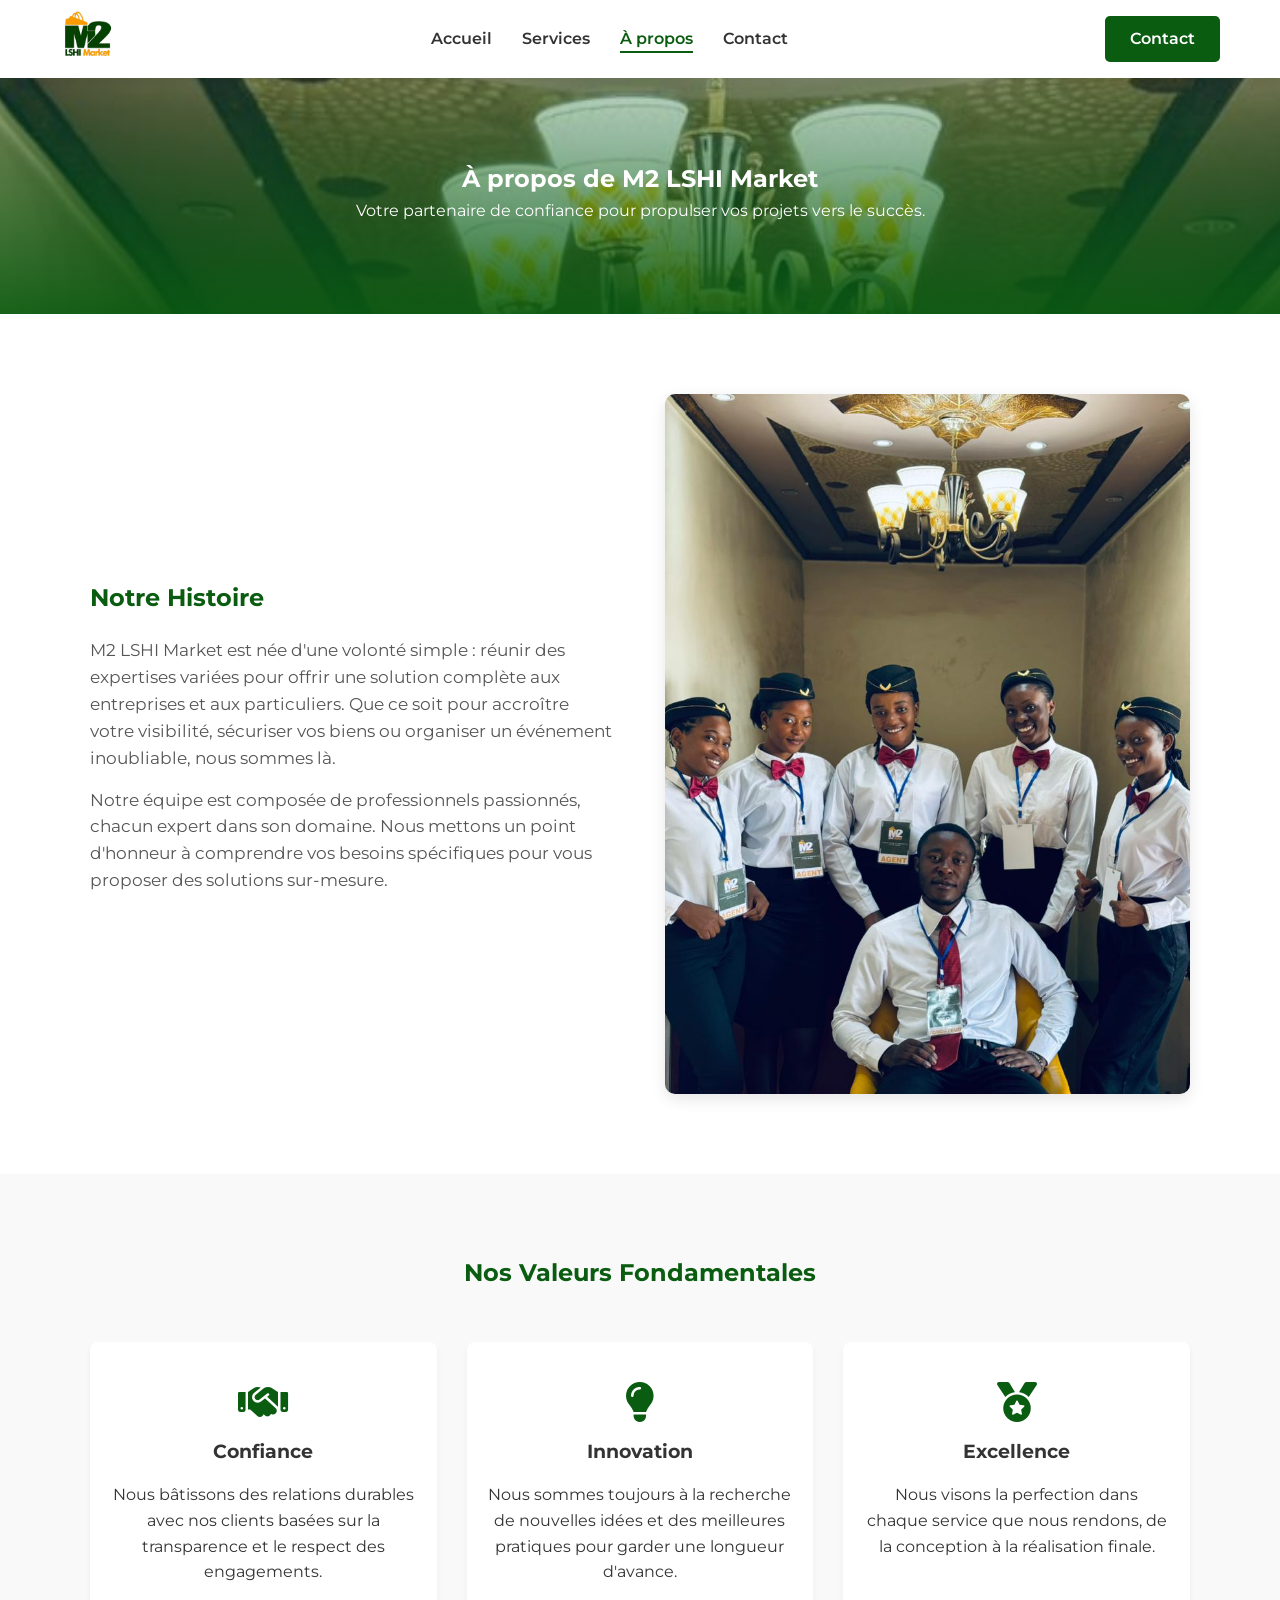
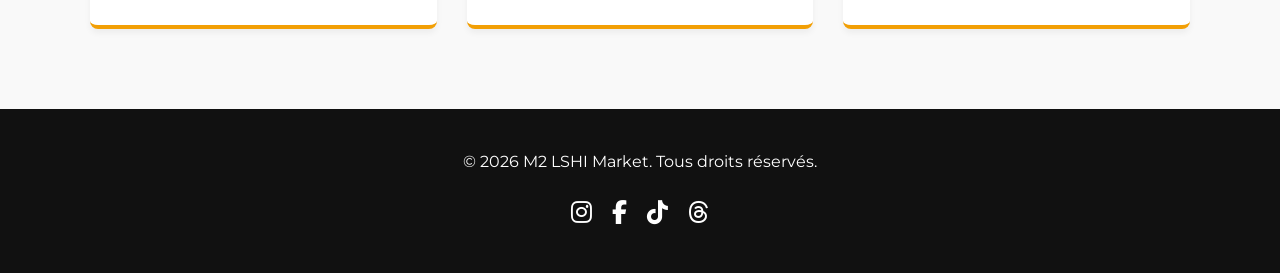
==== a-propos.html @ 024efbdc "creation et stylisation de toutes les pages ainsi que modification" ====
<!DOCTYPE html>
<html lang="fr">
<head>
    <meta charset="UTF-8">
    <meta name="viewport" content="width=device-width, initial-scale=1.0">
    <title>À propos - M2 LSHI Market</title>
    <link rel="stylesheet" href="style.css">
    <link href="https://fonts.googleapis.com/css2?family=Montserrat:wght@400;600;700&display=swap" rel="stylesheet">
    <link rel="stylesheet" href="https://cdnjs.cloudflare.com/ajax/libs/font-awesome/6.4.0/css/all.min.css">
</head>
<body>

    <!-- Barre de navigation -->
    <header id="navbar">
        <div class="nav-container">
            <div class="logo">
                <img src="images/m2principale.jpeg" alt="Logo M2 LSHI Market"> 
            </div>
            <nav>
                <ul class="nav-links">
                    <li><a href="index.html">Accueil</a></li>
                    <li><a href="services.html">Services</a></li>
                    <!-- La classe "active" est maintenant sur À propos -->
                    <li><a href="a-propos.html" class="active">À propos</a></li>
                    <li><a href="contacts.html">Contact</a></li>
                </ul>
            </nav>
            <a href="index.html#contact" class="btn-contact-nav">Contact</a>
        </div>
    </header>

    <!-- En-tête de la page -->
    <section class="page-header bg-apropos">
        <h1>À propos de M2 LSHI Market</h1>
        <p>Votre partenaire de confiance pour propulser vos projets vers le succès.</p>
    </section>

    <!-- Section Histoire / Qui sommes-nous -->
    <section class="about-main-section">
        <div class="about-container">
            <div class="about-text">
                <h2 style="color: var(--logo-green); margin-bottom: 20px;">Notre Histoire</h2>
                <p>M2 LSHI Market est née d'une volonté simple : réunir des expertises variées pour offrir une solution complète aux entreprises et aux particuliers. Que ce soit pour accroître votre visibilité, sécuriser vos biens ou organiser un événement inoubliable, nous sommes là.</p>
                <p>Notre équipe est composée de professionnels passionnés, chacun expert dans son domaine. Nous mettons un point d'honneur à comprendre vos besoins spécifiques pour vous proposer des solutions sur-mesure.</p>
            </div>
            <div class="about-image-box">
                <!-- Remplace par une photo de ton équipe ou de tes bureaux -->
                <img src="images/carte4.jpeg" alt="L'équipe M2 LSHI Market" class="about-img">
            </div>
        </div>
    </section>

    <!-- Section Nos Valeurs (3 blocs) -->
    <section class="values-section">
        <h2 style="text-align: center; color: var(--logo-green); margin-bottom: 50px;">Nos Valeurs Fondamentales</h2>
        
        <div class="values-grid">
            <div class="value-card">
                <i class="fa-solid fa-handshake value-icon"></i>
                <h3>Confiance</h3>
                <p>Nous bâtissons des relations durables avec nos clients basées sur la transparence et le respect des engagements.</p>
            </div>
            
            <div class="value-card">
                <i class="fa-solid fa-lightbulb value-icon"></i>
                <h3>Innovation</h3>
                <p>Nous sommes toujours à la recherche de nouvelles idées et des meilleures pratiques pour garder une longueur d'avance.</p>
            </div>
            
            <div class="value-card">
                <i class="fa-solid fa-medal value-icon"></i>
                <h3>Excellence</h3>
                <p>Nous visons la perfection dans chaque service que nous rendons, de la conception à la réalisation finale.</p>
            </div>
        </div>
    </section>

     <!-- Footer -->
    <footer id="contact">
        <div class="footer-content">
            <p>&copy; 2026 M2 LSHI Market. Tous droits réservés.</p>
            <div class="social-links">
                <a href="https://instagram.com/M2l'shimarket" target="_blank" title="Instagram"><i class="fa-brands fa-instagram"></i></a>
                <a href="https://facebook.com/M2l'shimarket" target="_blank" title="Facebook"><i class="fa-brands fa-facebook-f"></i></a>
                <!-- Nouveaux réseaux sociaux -->
                <a href="https://tiktok.com/M2l'shimarket" target="_blank" title="TikTok"><i class="fa-brands fa-tiktok"></i></a>
                <a href="https://threads.net/M2l'shimarket" target="_blank" title="Threads"><i class="fa-brands fa-threads"></i></a>
            </div>
        </div>
    </footer>

    <script src="script.js"></script>
</body>
</html>
---- style.css ----
/* Variables pour respecter les couleurs du logo */
:root {
    --logo-green: #0A5C10; /* Le vert profond du logo */
    --logo-orange: #F29F05; /* Le jaune-orange du logo */
    --text-dark: #333333;
    --bg-light: #f9f9f9;
}

* {
    margin: 0;
    padding: 0;
    box-sizing: border-box;
    font-family: 'Montserrat', sans-serif;
    scroll-behavior: smooth;
}

body {
    color: var(--text-dark);
    line-height: 1.6;
}

/* === NAVIGATION FIXE === */
#navbar {
    position: fixed;
    top: 0;
    width: 100%;
    background-color: #ffffff;
    box-shadow: 0 2px 10px rgba(0, 0, 0, 0.1);
    z-index: 1000;
}

.nav-container {
    display: flex;
    justify-content: space-between;
    align-items: center;
    max-width: 1200px;
    margin: 0 auto;
    padding: 10px 20px;
}

.logo img {
    height: 50px; /* Ajuste la taille selon ton image */
}

.nav-links {
    list-style: none;
    display: flex;
    gap: 30px;
}

.nav-links a {
    text-decoration: none;
    color: var(--text-dark);
    font-weight: 600;
    position: relative;
    transition: color 0.3s;
}

.nav-links a:hover, .nav-links a.active {
    color: var(--logo-green);
}

.nav-links a.active::after {
    content: '';
    position: absolute;
    bottom: -5px;
    left: 0;
    width: 100%;
    height: 2px;
    background-color: var(--logo-green);
}

.btn-contact-nav {
    background-color: var(--logo-green);
    color: #ffffff;
    padding: 10px 25px;
    border-radius: 5px;
    text-decoration: none;
    font-weight: 600;
    transition: background 0.3s;
}

.btn-contact-nav:hover {
    background-color: #07470b;
}

/* === SECTION HEROS === */
.hero {
    margin-top: 70px; /* Pour compenser la barre fixe */
    min-height: 90vh;
    /* Le dégradé part du bas (vert opacity 90%) vers le haut (transparent) + ton image de fond */
    background: linear-gradient(to top, rgba(10, 92, 16, 0.9) 0%, rgba(10, 92, 16, 0.1) 100%), url('images/imde1.jpeg');
    background-size: cover;
    background-position: center;
    display: flex;
    justify-content: center;
    align-items: center;
    text-align: center;
    color: #ffffff;
    padding: 20px;
}

.hero-content h1 {
    font-size: 3rem;
    margin-bottom: 20px;
}

.hero-content p {
    font-size: 1.2rem;
    margin-bottom: 30px;
    max-width: 600px;
    margin-left: auto;
    margin-right: auto;
}

.hero-buttons {
    display: flex;
    gap: 20px;
    justify-content: center;
}

.btn {
    padding: 12px 30px;
    border-radius: 5px;
    text-decoration: none;
    font-weight: 600;
    transition: all 0.3s;
}

.btn-filled {
    background-color: var(--logo-green);
    color: white;
}

.btn-filled:hover {
    background-color:var(--logo-orange);
}

.btn-outline {
    background-color: transparent;
    border: 2px solid #ffffff;
    color: #ffffff;
}

.btn-outline:hover {
    background-color: #ffffff;
    color: var(--logo-green);
}

/* === BIENVENUE === */
.welcome-section {
    padding: 80px 20px;
    text-align: center;
    background-color: #ffffff;
}

.welcome-section h2 {
    margin-bottom: 40px;
    color: var(--logo-green);
}

.welcome-grid {
    display: flex;
    justify-content: center;
    gap: 30px;
    max-width: 1200px;
    margin: 0 auto;
    flex-wrap: wrap;
}

.welcome-card {
    flex: 1;
    min-width: 250px;
    background: var(--bg-light);
    border: 1px solid #ddd;
    border-radius: 8px;
    overflow: hidden;
}

/* Style pour les vraies images des blocs de bienvenue */
.welcome-img {
    width: 100%; /* L'image prend toute la largeur de la carte */
    height: 200px; /* Tu peux ajuster cette hauteur selon tes goûts */
    object-fit: cover; /* C'est la ligne magique : elle recadre l'image sans la déformer */
    display: block; /* Retire le petit espace vide qui s'ajoute parfois sous les images */
}

.welcome-card p {
    padding: 20px;
    font-size: 0.9rem;
}

/* === BANNIERE VERTE === */
.green-banner {
    background-color: var(--logo-green);
    color: #ffffff;
    text-align: center;
    padding: 60px 20px;
}

.banner-content h2 {
    margin-bottom: 15px;
}

/* === SERVICES (4 BLOCS) === */
.services-section {
    padding: 80px 20px;
    text-align: center;
    background-color: var(--bg-light);
}

.services-section h2 {
    color: var(--logo-green);
}

.section-subtitle {
    margin-bottom: 50px;
    color: #666;
}

.services-grid {
    display: grid;
    grid-template-columns: repeat(2, 1fr); /* Grille 2x2 */
    gap: 30px;
    max-width: 900px;
    margin: 0 auto;
}

.service-card {
    background-color: #ffffff;
    padding: 40px 20px;
    border-radius: 10px;
    border: 1px solid #eee;
    box-shadow: 0 4px 6px rgba(0,0,0,0.05);
    transition: all 0.3s ease;
    cursor: pointer;
}

.service-icon {
    font-size: 3rem;
    color: var(--logo-orange); /* Couleur orange demandée */
    margin-bottom: 20px;
    transition: color 0.3s ease;
}

.service-card h3 {
    margin-bottom: 15px;
    color: var(--logo-green);
    transition: color 0.3s ease;
}

/* EFFET AU SURVOL DU BLOC SERVICE */
.service-card:hover {
    background-color: var(--logo-green);
    transform: translateY(-5px); /* Petit effet de soulèvement */
}

.service-card:hover h3, 
.service-card:hover p {
    color: #ffffff; /* Le texte devient blanc pour être lisible sur le vert */
}

/* Le fond devient vert, mais l'icône reste orange comme demandé */
.service-card:hover .service-icon {
    color: var(--logo-orange); 
}

/* === FOOTER === */
footer {
    background-color: #111111;
    color: #ffffff;
    padding: 40px 20px; /* Un peu plus d'espace pour aérer */
    text-align: center;
}

.footer-content {
    display: flex;
    flex-direction: column; /* Force les éléments à se mettre l'un en dessous de l'autre */
    align-items: center; /* Centre les éléments horizontalement */
    justify-content: center;
    max-width: 1200px;
    margin: 0 auto;
    gap: 20px; /* L'espace entre le texte du copyright et les icônes */
}

.social-links {
    display: flex;
    gap: 20px; /* Espacement régulier entre chaque icône */
}

.social-links a {
    color: #ffffff;
    font-size: 1.5rem;
    transition: color 0.3s, transform 0.3s;
}

.social-links a:hover {
    color: var(--logo-orange); /* Les icônes s'allument en orange au survol */
    transform: translateY(-3px); /* Petit effet de soulèvement sympa au survol */
}

/* === RESPONSIVE POUR MOBILES === */
@media (max-width: 768px) {
    .services-grid {
        grid-template-columns: 1fr; /* 1 colonne sur téléphone */
    }
    .hero-content h1 {
        font-size: 2rem;
    }
    .nav-links {
        display: none; /* À remplacer par un menu hamburger plus tard si besoin */
    }
    .footer-content {
        flex-direction: column;
    }
}
























/* =========================================
   STYLES SPECIFIQUES AUX PAGES INTERNES 
   ========================================= */
/* --- Structure commune des en-têtes --- */
.page-header {
    margin-top: 70px;
    color: #ffffff;
    text-align: center;
    padding: 90px 20px; 
    background-position: center center !important; /* Centre l'image */
    background-repeat: no-repeat !important;
}

/* --- Page SERVICES --- */
.bg-services {
    background-image: linear-gradient(to top, rgba(10, 92, 16, 0.9) 0%, rgba(10, 92, 16, 0.2) 100%), url('images/image-services.jpeg');
    /* Modifie ce pourcentage pour ajuster la taille de cette image */
    background-size: 130% !important; 
}

/* --- Page À PROPOS (La photo des agentes) --- */
.bg-apropos {
    background-image: linear-gradient(to top, rgba(10, 92, 16, 0.9) 0%, rgba(10, 92, 16, 0.2) 100%), url('images/image-appropos.jpeg');
    /* Comme cette image est verticale, un zoom autour de 115% ou 120% devrait être idéal */
    background-size: 120% !important;
    /* On peut aussi caler l'image vers le haut pour bien voir les visages */
    background-position: center top !important; 
}

/* --- Page CONTACT (La dame avec le casque) --- */
.bg-contact {
    background-image: linear-gradient(to top, rgba(10, 92, 16, 0.9) 0%, rgba(10, 92, 16, 0.2) 100%), url('images/image-contact.jpeg');
    /* Cette image étant déjà bien horizontale, ajuste-la à ta guise */
    background-size: 135% !important; 
}

/* Section contenant la grille */
.services-detail-section {
    padding: 80px 20px;
    background-color: var(--bg-light);
}

/* Nouveaux blocs agrandis pour la page Services */
.service-detail-card {
    background-color: #ffffff;
    padding: 50px 30px; /* Un padding plus généreux */
    border-radius: 10px;
    border: 1px solid #eee;
    box-shadow: 0 4px 10px rgba(0,0,0,0.05);
    transition: all 0.3s ease;
    min-height: 450px; /* C'est ici que l'on force le bloc à être plus grand */
    display: flex;
    flex-direction: column;
    align-items: center;
    text-align: center;
}

.service-detail-card h3 {
    margin-bottom: 20px;
    color: var(--logo-green);
    transition: color 0.3s ease;
}

.service-detail-card p {
    margin-bottom: 25px;
    flex-grow: 1; /* Permet au texte de prendre l'espace disponible */
}

/* Liste à puces dans les blocs */
.service-list {
    text-align: left;
    width: 100%;
    list-style-type: none;
    padding-top: 20px;
    border-top: 1px solid #eee; /* Petite ligne de séparation */
    transition: border-color 0.3s ease;
}

.service-list li {
    margin-bottom: 10px;
    font-size: 0.9rem;
}

.service-list li::before {
    content: '✓'; /* Ajoute une petite encoche devant chaque élément */
    color: var(--logo-orange);
    margin-right: 10px;
    font-weight: bold;
}

/* Effets au survol (identiques à l'index mais adaptés aux nouveaux éléments) */
.service-detail-card:hover {
    background-color: var(--logo-green);
    transform: translateY(-5px);
}

.service-detail-card:hover h3, 
.service-detail-card:hover p,
.service-detail-card:hover .service-list li {
    color: #ffffff;
}

.service-detail-card:hover .service-icon {
    color: var(--logo-orange);
}

.service-detail-card:hover .service-list {
    border-top: 1px solid rgba(255, 255, 255, 0.3);
}





















/* =========================================
   STYLES SPECIFIQUES - PAGE A PROPOS
   ========================================= */

/* Section Principale À Propos */
.about-main-section {
    padding: 80px 20px;
    background-color: #ffffff;
}

.about-container {
    display: flex;
    align-items: center;
    gap: 50px;
    max-width: 1100px;
    margin: 0 auto;
}

.about-text {
    flex: 1; /* Prend la moitié de l'espace */
}

.about-text p {
    margin-bottom: 15px;
    font-size: 1.05rem;
    color: #555;
}

.about-image-box {
    flex: 1; /* Prend l'autre moitié de l'espace */
}

.about-img {
    width: 100%;
    border-radius: 10px;
    box-shadow: 0 5px 15px rgba(0,0,0,0.1);
    display: block;
}

/* Section Nos Valeurs */
.values-section {
    padding: 80px 20px;
    background-color: var(--bg-light);
}

.values-grid {
    display: grid;
    grid-template-columns: repeat(3, 1fr); /* 3 colonnes pour les 3 valeurs */
    gap: 30px;
    max-width: 1100px;
    margin: 0 auto;
}

.value-card {
    background-color: #ffffff;
    padding: 40px 20px;
    border-radius: 8px;
    text-align: center;
    border-bottom: 4px solid var(--logo-orange); /* Une petite ligne orange en bas pour le style */
    box-shadow: 0 4px 6px rgba(0,0,0,0.05);
}

.value-icon {
    font-size: 2.5rem;
    color: var(--logo-green); /* Ici on met l'icône en vert */
    margin-bottom: 15px;
}

.value-card h3 {
    margin-bottom: 15px;
    color: var(--text-dark);
}

/* Responsive pour la page À propos (pour les téléphones) */
@media (max-width: 768px) {
    .about-container {
        flex-direction: column; /* Le texte passe au-dessus de l'image sur petit écran */
        text-align: center;
    }
    
    .values-grid {
        grid-template-columns: 1fr; /* Les blocs de valeurs passent sur 1 seule colonne */
    }
}

















/* =========================================
   STYLES SPECIFIQUES - PAGE CONTACT
   ========================================= */

.contact-main-section {
    padding: 80px 20px;
    background-color: var(--bg-light);
    text-align: center;
}

/* Zone WhatsApp */
.whatsapp-container {
    max-width: 800px;
    margin: 0 auto 60px auto;
    background-color: #ffffff;
    padding: 40px;
    border-radius: 10px;
    box-shadow: 0 4px 15px rgba(0,0,0,0.05);
}

.whatsapp-container h2 {
    color: var(--text-dark);
    margin-bottom: 10px;
}

.whatsapp-container p {
    color: #666;
    margin-bottom: 30px;
}

.btn-whatsapp {
    display: inline-block;
    background-color: #25D366; /* La couleur officielle de WhatsApp */
    color: #ffffff;
    padding: 15px 35px;
    border-radius: 50px;
    font-size: 1.1rem;
    font-weight: bold;
    text-decoration: none;
    transition: background-color 0.3s ease, transform 0.3s ease;
    box-shadow: 0 4px 10px rgba(37, 211, 102, 0.3);
}

.btn-whatsapp i {
    margin-right: 10px;
    font-size: 1.3rem;
}

.btn-whatsapp:hover {
    background-color: #1ebe57;
    transform: translateY(-3px);
}

/* Cartes de Direction */
.team-contact-grid {
    display: flex;
    justify-content: center;
    gap: 40px;
    max-width: 1000px;
    margin: 0 auto;
    flex-wrap: wrap;
}

.team-card {
    background-color: #ffffff;
    flex: 1;
    min-width: 300px;
    padding: 40px 30px;
    border-radius: 10px;
    border-top: 5px solid var(--logo-green); /* Ligne verte en haut de la carte */
    box-shadow: 0 4px 10px rgba(0,0,0,0.05);
    transition: transform 0.3s ease;
}

.team-card:hover {
    transform: translateY(-5px);
}

.team-icon {
    width: 80px;
    height: 80px;
    background-color: var(--bg-light);
    color: var(--logo-orange);
    border-radius: 50%;
    display: flex;
    justify-content: center;
    align-items: center;
    font-size: 2rem;
    margin: 0 auto 20px auto;
}

.team-card h3 {
    color: var(--logo-green);
    font-size: 1.4rem;
    margin-bottom: 5px;
}

.team-role {
    color: #888;
    font-weight: 600;
    margin-bottom: 25px;
    font-size: 0.95rem;
    text-transform: uppercase;
    letter-spacing: 1px;
}

.team-contact-info p {
    margin-bottom: 10px;
    font-size: 1.05rem;
    color: var(--text-dark);
}

.team-contact-info i {
    color: var(--logo-orange);
    margin-right: 10px;
    width: 20px;
}

/* Responsive pour les téléphones */
@media (max-width: 768px) {
    .team-contact-grid {
        flex-direction: column;
    }
}
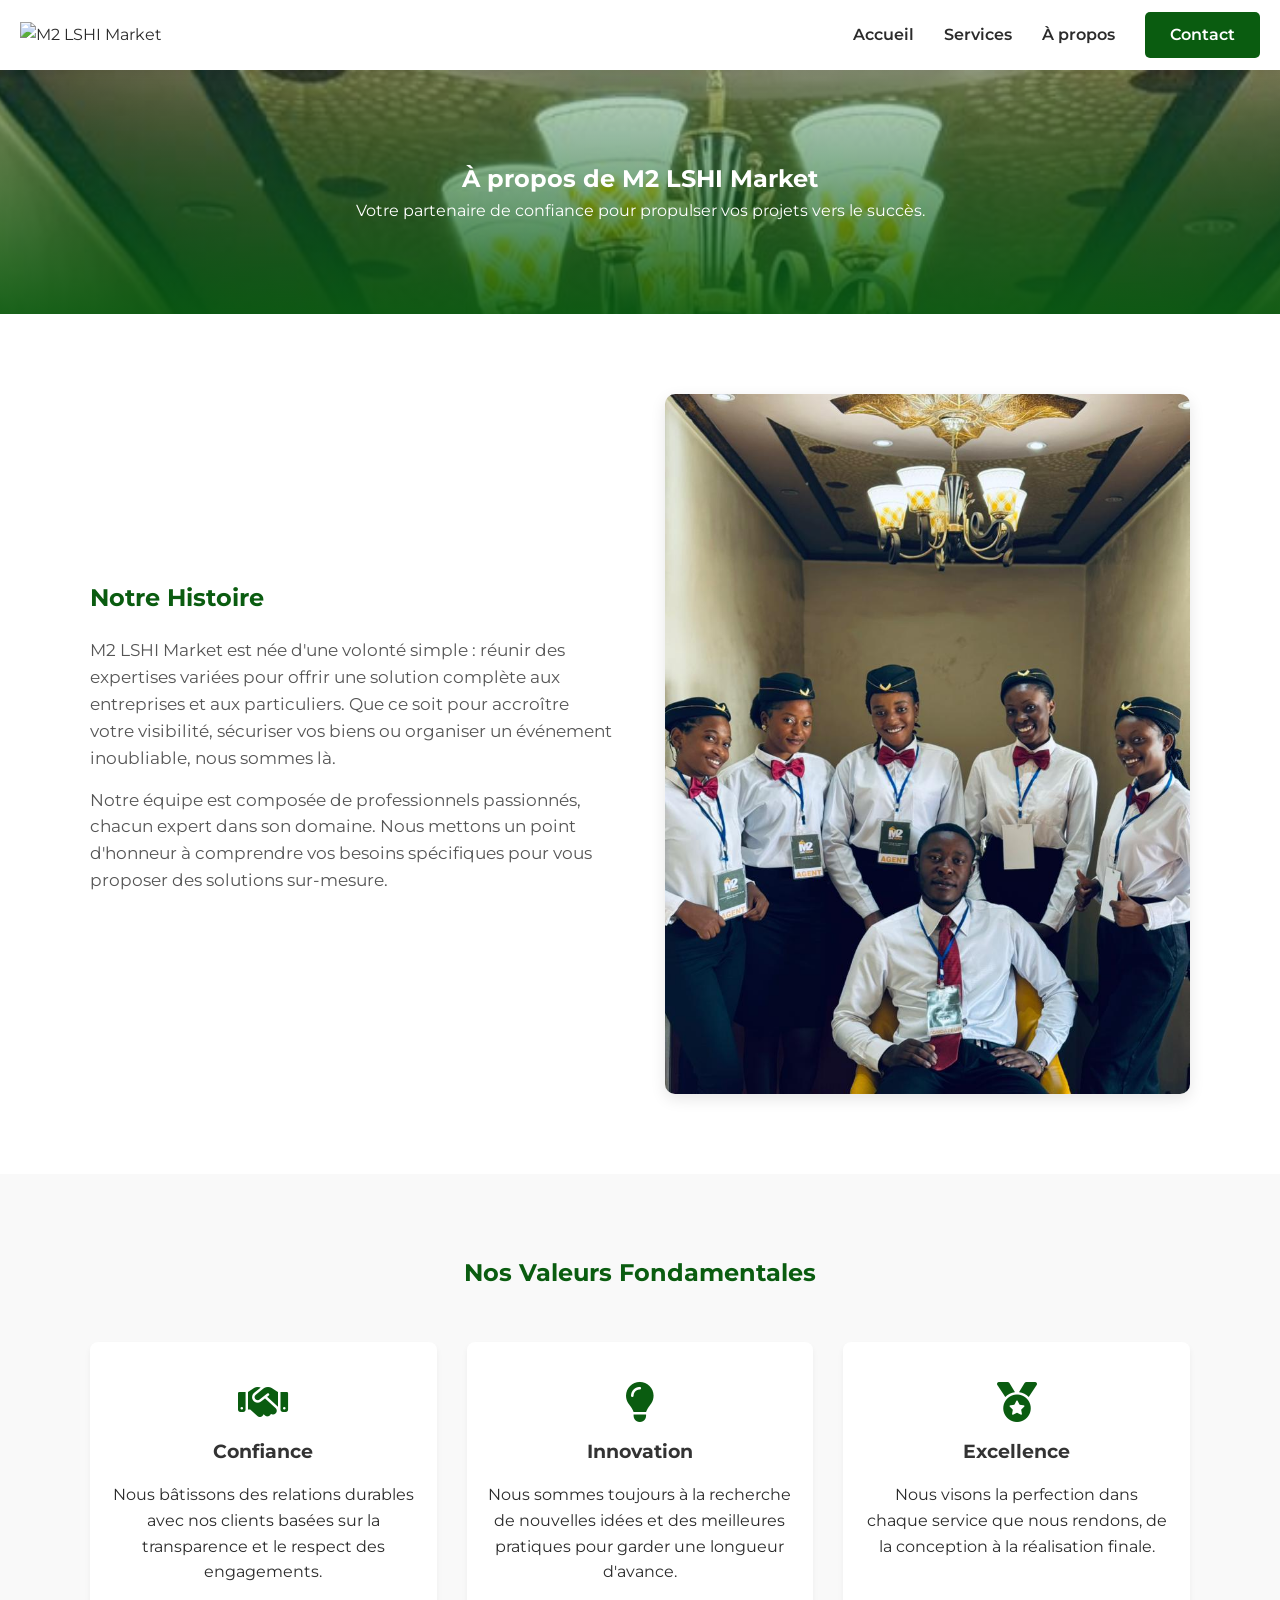
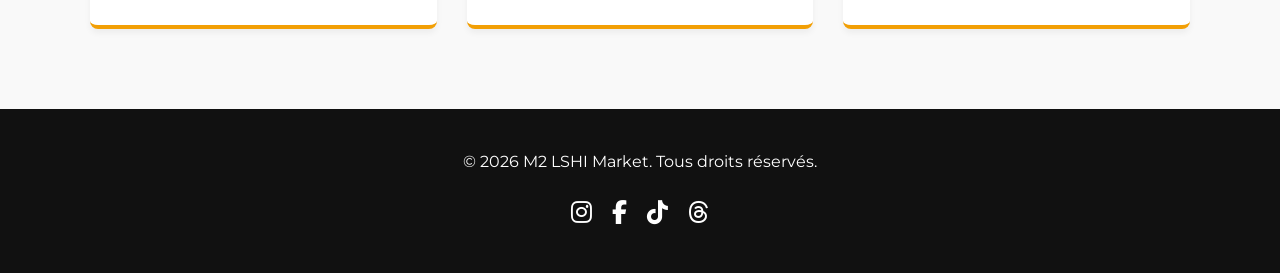
==== commit 85be8d86: "amelioration de la barre de navigation" ====
--- a/a-propos.html
+++ b/a-propos.html
@@ -11,23 +11,26 @@
 <body>
 
     <!-- Barre de navigation -->
-    <header id="navbar">
-        <div class="nav-container">
-            <div class="logo">
-                <img src="images/m2principale.jpeg" alt="Logo M2 LSHI Market"> 
-            </div>
-            <nav>
-                <ul class="nav-links">
-                    <li><a href="index.html">Accueil</a></li>
-                    <li><a href="services.html">Services</a></li>
-                    <!-- La classe "active" est maintenant sur À propos -->
-                    <li><a href="a-propos.html" class="active">À propos</a></li>
-                    <li><a href="contacts.html">Contact</a></li>
-                </ul>
-            </nav>
-            <a href="index.html#contact" class="btn-contact-nav">Contact</a>
-        </div>
-    </header>
+  <header class="header">
+    <div class="logo">
+        <img src="WhatsApp Image 2026-06-01 at 21.35.34.jpeg" alt="M2 LSHI Market">
+    </div>
+    
+    <input type="checkbox" id="menu-toggle" class="menu-toggle">
+    
+    <label for="menu-toggle" class="hamburger">
+        <span></span>
+        <span></span>
+        <span></span>
+    </label>
+
+    <nav class="navbar">
+        <a href="index.html" class="nav-link">Accueil</a>
+        <a href="services.html" class="nav-link">Services</a>
+        <a href="a-propos.html" class="nav-link">À propos</a>
+        <a href="contact.html" class="nav-link btn-contact">Contact</a>
+    </nav>
+</header>
 
     <!-- En-tête de la page -->
     <section class="page-header bg-apropos">
--- a/style.css
+++ b/style.css
@@ -18,7 +18,12 @@
     color: var(--text-dark);
     line-height: 1.6;
 }
-
+body {
+    background-color: #ffffff !important; /* Force le fond blanc */
+    color: #2b2b2b !important;            /* Force le texte en gris très foncé/noir */
+    margin: 0;
+    font-family: 'Poppins', sans-serif;   /* Ou ta police actuelle */
+}
 /* === NAVIGATION FIXE === */
 #navbar {
     position: fixed;
@@ -83,6 +88,153 @@
 .btn-contact-nav:hover {
     background-color: #07470b;
 }
+
+
+
+
+
+/* ========================================================
+   NAVIGATION : STYLE PAR DÉFAUT (POUR SMARTPHONE / MOBILE)
+   ======================================================== */
+.header {
+    position: fixed;
+    top: 0;
+    left: 0;
+    width: 100%;
+    height: 70px;
+    background-color: #ffffff;
+    box-shadow: 0 2px 10px rgba(0, 0, 0, 0.1);
+    display: flex;
+    justify-content: space-between;
+    align-items: center;
+    padding: 0 20px;
+    box-sizing: border-box;
+    z-index: 1000;
+}
+
+.logo img {
+    height: 45px; /* Aligne proprement ton logo */
+    width: auto;
+}
+
+/* Cache la case à cocher */
+.menu-toggle {
+    display: none;
+}
+
+/* Dessin des 3 barres du menu burger */
+.hamburger {
+    display: flex;
+    flex-direction: column;
+    justify-content: space-between;
+    width: 30px;
+    height: 20px;
+    cursor: pointer;
+}
+
+.hamburger span {
+    display: block;
+    height: 3px;
+    width: 100%;
+    background-color: #0A5C10; /* Le vert M2 */
+    border-radius: 3px;
+    transition: all 0.3s ease;
+}
+
+/* Menu mobile : Il se superpose sous la barre sous forme de colonne caché par défaut */
+.navbar {
+    position: absolute;
+    top: 70px;
+    left: 0;
+    width: 100%;
+    background-color: #ffffff;
+    display: none; /* CACHÉ SUR MOBILE */
+    flex-direction: column;
+    align-items: center;
+    padding: 20px 0;
+    box-shadow: 0 5px 10px rgba(0,0,0,0.1);
+}
+
+.nav-link {
+    text-decoration: none;
+    color: #2b2b2b;
+    font-weight: 600;
+    padding: 15px 0;
+    width: 100%;
+    text-align: center;
+    transition: 0.3s;
+}
+
+.nav-link:hover {
+    color: #0A5C10;
+}
+
+/* Le bouton vert spécial de contact s'adapte sur mobile */
+.btn-contact {
+    background-color: #0A5C10;
+    color: #ffffff !important;
+    border-radius: 5px;
+    width: 85% !important;
+    margin-top: 10px;
+}
+
+/* CLIC BURGER : Quand la checkbox est cochée, on affiche le menu navbar */
+.menu-toggle:checked ~ .navbar {
+    display: flex;
+}
+
+/* Animation des barres qui se transforment en "X" quand on ouvre le menu */
+.menu-toggle:checked ~ .hamburger span:nth-child(1) {
+    transform: translateY(8px) rotate(45deg);
+}
+.menu-toggle:checked ~ .hamburger span:nth-child(2) {
+    opacity: 0;
+}
+.menu-toggle:checked ~ .hamburger span:nth-child(3) {
+    transform: translateY(-9px) rotate(-45deg);
+}
+
+
+/* ========================================================
+   RESPONSIVE : ADAPTATION POUR ORDINATEUR (ÉCRANS LARGES)
+   ======================================================== */
+@media (min-width: 768px) {
+    /* Sur ordinateur, on supprime le bouton burger */
+    .hamburger {
+        display: none;
+    }
+
+    /* La navbar redevient une ligne horizontale classique au lieu d'une colonne cachée */
+    .navbar {
+        position: static;
+        display: flex !important; /* Reste visible en permanence */
+        flex-direction: row;
+        width: auto;
+        background-color: transparent;
+        box-shadow: none;
+        padding: 0;
+    }
+
+    .nav-link {
+        width: auto;
+        padding: 0 15px;
+    }
+
+    /* Le bouton vert reprend sa forme initiale de bouton d'en-tête */
+    .btn-contact {
+        width: auto !important;
+        padding: 10px 25px;
+        margin-top: 0;
+        margin-left: 15px;
+    }
+}
+
+
+
+
+
+
+
 
 /* === SECTION HEROS === */
 .hero {
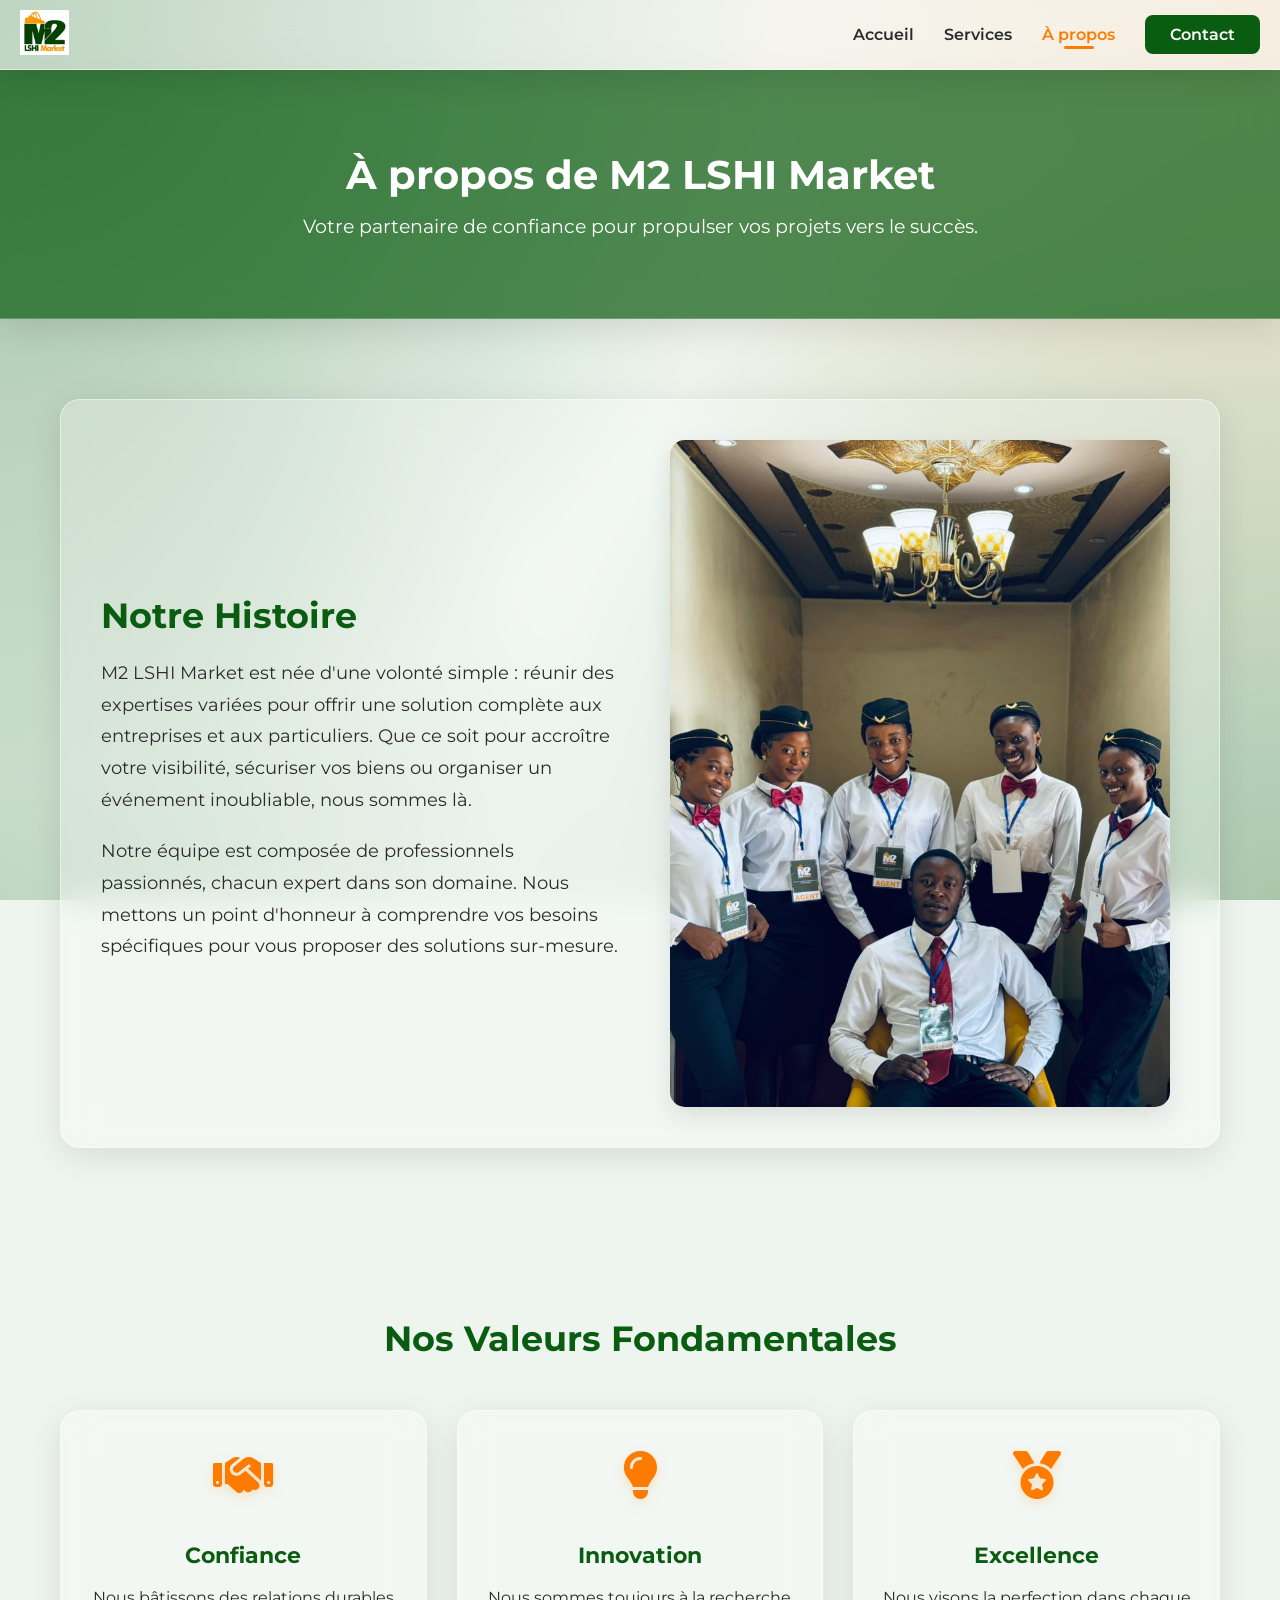
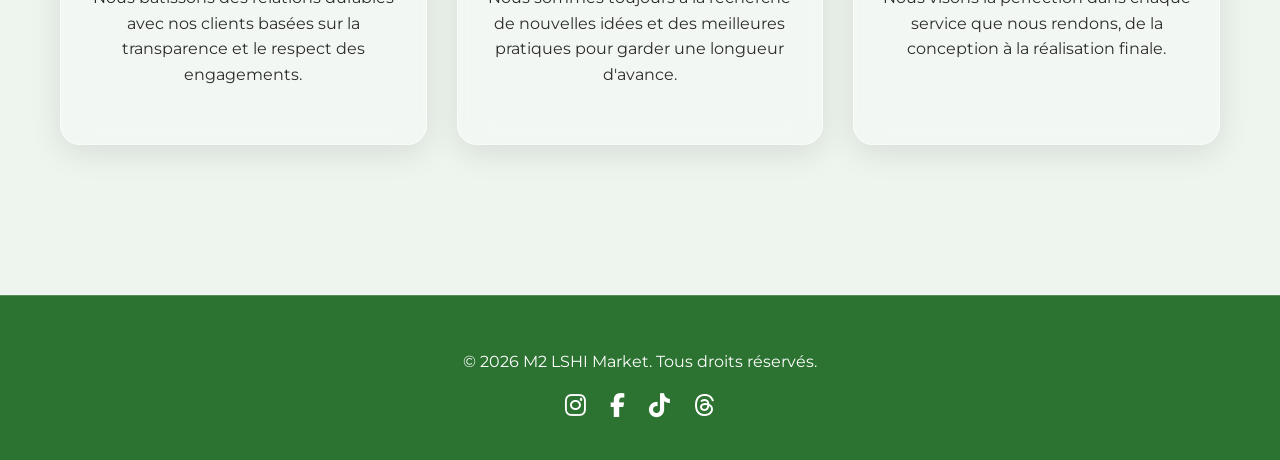
==== commit e249a189: "Add files via upload" ====
--- a/a-propos.html
+++ b/a-propos.html
@@ -1,97 +1,97 @@
-<!DOCTYPE html>
-<html lang="fr">
-<head>
-    <meta charset="UTF-8">
-    <meta name="viewport" content="width=device-width, initial-scale=1.0">
-    <title>À propos - M2 LSHI Market</title>
-    <link rel="stylesheet" href="style.css">
-    <link href="https://fonts.googleapis.com/css2?family=Montserrat:wght@400;600;700&display=swap" rel="stylesheet">
-    <link rel="stylesheet" href="https://cdnjs.cloudflare.com/ajax/libs/font-awesome/6.4.0/css/all.min.css">
-</head>
-<body>
-
-    <!-- Barre de navigation -->
-  <header class="header">
-    <div class="logo">
-        <img src="WhatsApp Image 2026-06-01 at 21.35.34.jpeg" alt="M2 LSHI Market">
-    </div>
-    
-    <input type="checkbox" id="menu-toggle" class="menu-toggle">
-    
-    <label for="menu-toggle" class="hamburger">
-        <span></span>
-        <span></span>
-        <span></span>
-    </label>
-
-    <nav class="navbar">
-        <a href="index.html" class="nav-link">Accueil</a>
-        <a href="services.html" class="nav-link">Services</a>
-        <a href="a-propos.html" class="nav-link">À propos</a>
-        <a href="contact.html" class="nav-link btn-contact">Contact</a>
-    </nav>
-</header>
-
-    <!-- En-tête de la page -->
-    <section class="page-header bg-apropos">
-        <h1>À propos de M2 LSHI Market</h1>
-        <p>Votre partenaire de confiance pour propulser vos projets vers le succès.</p>
-    </section>
-
-    <!-- Section Histoire / Qui sommes-nous -->
-    <section class="about-main-section">
-        <div class="about-container">
-            <div class="about-text">
-                <h2 style="color: var(--logo-green); margin-bottom: 20px;">Notre Histoire</h2>
-                <p>M2 LSHI Market est née d'une volonté simple : réunir des expertises variées pour offrir une solution complète aux entreprises et aux particuliers. Que ce soit pour accroître votre visibilité, sécuriser vos biens ou organiser un événement inoubliable, nous sommes là.</p>
-                <p>Notre équipe est composée de professionnels passionnés, chacun expert dans son domaine. Nous mettons un point d'honneur à comprendre vos besoins spécifiques pour vous proposer des solutions sur-mesure.</p>
-            </div>
-            <div class="about-image-box">
-                <!-- Remplace par une photo de ton équipe ou de tes bureaux -->
-                <img src="images/carte4.jpeg" alt="L'équipe M2 LSHI Market" class="about-img">
-            </div>
-        </div>
-    </section>
-
-    <!-- Section Nos Valeurs (3 blocs) -->
-    <section class="values-section">
-        <h2 style="text-align: center; color: var(--logo-green); margin-bottom: 50px;">Nos Valeurs Fondamentales</h2>
-        
-        <div class="values-grid">
-            <div class="value-card">
-                <i class="fa-solid fa-handshake value-icon"></i>
-                <h3>Confiance</h3>
-                <p>Nous bâtissons des relations durables avec nos clients basées sur la transparence et le respect des engagements.</p>
-            </div>
-            
-            <div class="value-card">
-                <i class="fa-solid fa-lightbulb value-icon"></i>
-                <h3>Innovation</h3>
-                <p>Nous sommes toujours à la recherche de nouvelles idées et des meilleures pratiques pour garder une longueur d'avance.</p>
-            </div>
-            
-            <div class="value-card">
-                <i class="fa-solid fa-medal value-icon"></i>
-                <h3>Excellence</h3>
-                <p>Nous visons la perfection dans chaque service que nous rendons, de la conception à la réalisation finale.</p>
-            </div>
-        </div>
-    </section>
-
-     <!-- Footer -->
-    <footer id="contact">
-        <div class="footer-content">
-            <p>&copy; 2026 M2 LSHI Market. Tous droits réservés.</p>
-            <div class="social-links">
-                <a href="https://instagram.com/M2l'shimarket" target="_blank" title="Instagram"><i class="fa-brands fa-instagram"></i></a>
-                <a href="https://facebook.com/M2l'shimarket" target="_blank" title="Facebook"><i class="fa-brands fa-facebook-f"></i></a>
-                <!-- Nouveaux réseaux sociaux -->
-                <a href="https://tiktok.com/M2l'shimarket" target="_blank" title="TikTok"><i class="fa-brands fa-tiktok"></i></a>
-                <a href="https://threads.net/M2l'shimarket" target="_blank" title="Threads"><i class="fa-brands fa-threads"></i></a>
-            </div>
-        </div>
-    </footer>
-
-    <script src="script.js"></script>
-</body>
+<!DOCTYPE html>
+<html lang="fr">
+<head>
+    <meta charset="UTF-8">
+    <meta name="viewport" content="width=device-width, initial-scale=1.0">
+    <title>À propos - M2 LSHI Market</title>
+    <link rel="stylesheet" href="style.css">
+    <link href="https://fonts.googleapis.com/css2?family=Montserrat:wght@400;600;700&display=swap" rel="stylesheet">
+    <link rel="stylesheet" href="https://cdnjs.cloudflare.com/ajax/libs/font-awesome/6.4.0/css/all.min.css">
+</head>
+<body>
+
+    <!-- Barre de navigation -->
+  <header class="header">
+    <div class="logo">
+        <img src="images/m2principale.jpeg" alt="M2 LSHI Market">
+    </div>
+    
+    <input type="checkbox" id="menu-toggle" class="menu-toggle">
+    
+    <label for="menu-toggle" class="hamburger">
+        <span></span>
+        <span></span>
+        <span></span>
+    </label>
+
+    <nav class="navbar">
+        <a href="index.html" class="nav-link">Accueil</a>
+        <a href="services.html" class="nav-link">Services</a>
+        <a href="a-propos.html" class="nav-link active">À propos</a>
+        <a href="contact.html" class="nav-link btn-contact">Contact</a>
+    </nav>
+</header>
+
+    <!-- En-tête de la page -->
+    <section class="page-header bg-apropos">
+        <h1>À propos de M2 LSHI Market</h1>
+        <p>Votre partenaire de confiance pour propulser vos projets vers le succès.</p>
+    </section>
+
+    <!-- Section Histoire / Qui sommes-nous -->
+    <section class="about-main-section">
+        <div class="about-container">
+            <div class="about-text">
+                <h2 style="color: var(--logo-green); margin-bottom: 20px;">Notre Histoire</h2>
+                <p>M2 LSHI Market est née d'une volonté simple : réunir des expertises variées pour offrir une solution complète aux entreprises et aux particuliers. Que ce soit pour accroître votre visibilité, sécuriser vos biens ou organiser un événement inoubliable, nous sommes là.</p>
+                <p>Notre équipe est composée de professionnels passionnés, chacun expert dans son domaine. Nous mettons un point d'honneur à comprendre vos besoins spécifiques pour vous proposer des solutions sur-mesure.</p>
+            </div>
+            <div class="about-image-box">
+                <!-- Remplace par une photo de ton équipe ou de tes bureaux -->
+                <img src="images/carte4.jpeg" alt="L'équipe M2 LSHI Market" class="about-img">
+            </div>
+        </div>
+    </section>
+
+    <!-- Section Nos Valeurs (3 blocs) -->
+    <section class="values-section">
+        <h2 style="text-align: center; color: var(--logo-green); margin-bottom: 50px;">Nos Valeurs Fondamentales</h2>
+        
+        <div class="values-grid">
+            <div class="value-card">
+                <i class="fa-solid fa-handshake value-icon"></i>
+                <h3>Confiance</h3>
+                <p>Nous bâtissons des relations durables avec nos clients basées sur la transparence et le respect des engagements.</p>
+            </div>
+            
+            <div class="value-card">
+                <i class="fa-solid fa-lightbulb value-icon"></i>
+                <h3>Innovation</h3>
+                <p>Nous sommes toujours à la recherche de nouvelles idées et des meilleures pratiques pour garder une longueur d'avance.</p>
+            </div>
+            
+            <div class="value-card">
+                <i class="fa-solid fa-medal value-icon"></i>
+                <h3>Excellence</h3>
+                <p>Nous visons la perfection dans chaque service que nous rendons, de la conception à la réalisation finale.</p>
+            </div>
+        </div>
+    </section>
+
+     <!-- Footer -->
+    <footer id="contact">
+        <div class="footer-content">
+            <p>&copy; 2026 M2 LSHI Market. Tous droits réservés.</p>
+            <div class="social-links">
+                <a href="https://www.instagram.com/m2_lshi_market?stkn=bjNrYzIwbng3ZDRu&utm_source=qr" target="_blank" title="Instagram"><i class="fa-brands fa-instagram"></i></a>
+                <a href="https://www.facebook.com/profile.php?id=61556672341649&mibextid=wwXIfr&mibextid=wwXIfr" target="_blank" title="Facebook"><i class="fa-brands fa-facebook-f"></i></a>
+                <!-- Nouveaux réseaux sociaux -->
+                <a href="https://www.tiktok.com/@m2lshimarket?_r=1&_t=ZS-9AAsjNd81lU" target="_blank" title="TikTok"><i class="fa-brands fa-tiktok"></i></a>
+                <a href="https://www.threads.com/@m2_lshi_market?invite=0" target="_blank" title="Threads"><i class="fa-brands fa-threads"></i></a>
+            </div>
+        </div>
+    </footer>
+
+    <script src="script.js"></script>
+</body>
 </html>
--- a/style.css
+++ b/style.css
@@ -1,847 +1,841 @@
-/* Variables pour respecter les couleurs du logo */
-:root {
-    --logo-green: #0A5C10; /* Le vert profond du logo */
-    --logo-orange: #F29F05; /* Le jaune-orange du logo */
-    --text-dark: #333333;
-    --bg-light: #f9f9f9;
-}
-
-* {
-    margin: 0;
-    padding: 0;
-    box-sizing: border-box;
-    font-family: 'Montserrat', sans-serif;
-    scroll-behavior: smooth;
-}
-
-body {
-    color: var(--text-dark);
-    line-height: 1.6;
-}
-body {
-    background-color: #ffffff !important; /* Force le fond blanc */
-    color: #2b2b2b !important;            /* Force le texte en gris très foncé/noir */
-    margin: 0;
-    font-family: 'Poppins', sans-serif;   /* Ou ta police actuelle */
-}
-/* === NAVIGATION FIXE === */
-#navbar {
-    position: fixed;
-    top: 0;
-    width: 100%;
-    background-color: #ffffff;
-    box-shadow: 0 2px 10px rgba(0, 0, 0, 0.1);
-    z-index: 1000;
-}
-
-.nav-container {
-    display: flex;
-    justify-content: space-between;
-    align-items: center;
-    max-width: 1200px;
-    margin: 0 auto;
-    padding: 10px 20px;
-}
-
-.logo img {
-    height: 50px; /* Ajuste la taille selon ton image */
-}
-
-.nav-links {
-    list-style: none;
-    display: flex;
-    gap: 30px;
-}
-
-.nav-links a {
-    text-decoration: none;
-    color: var(--text-dark);
-    font-weight: 600;
-    position: relative;
-    transition: color 0.3s;
-}
-
-.nav-links a:hover, .nav-links a.active {
-    color: var(--logo-green);
-}
-
-.nav-links a.active::after {
-    content: '';
-    position: absolute;
-    bottom: -5px;
-    left: 0;
-    width: 100%;
-    height: 2px;
-    background-color: var(--logo-green);
-}
-
-.btn-contact-nav {
-    background-color: var(--logo-green);
-    color: #ffffff;
-    padding: 10px 25px;
-    border-radius: 5px;
-    text-decoration: none;
-    font-weight: 600;
-    transition: background 0.3s;
-}
-
-.btn-contact-nav:hover {
-    background-color: #07470b;
-}
-
-
-
-
-
-/* ========================================================
-   NAVIGATION : STYLE PAR DÉFAUT (POUR SMARTPHONE / MOBILE)
-   ======================================================== */
-.header {
-    position: fixed;
-    top: 0;
-    left: 0;
-    width: 100%;
-    height: 70px;
-    background-color: #ffffff;
-    box-shadow: 0 2px 10px rgba(0, 0, 0, 0.1);
-    display: flex;
-    justify-content: space-between;
-    align-items: center;
-    padding: 0 20px;
-    box-sizing: border-box;
-    z-index: 1000;
-}
-
-.logo img {
-    height: 45px; /* Aligne proprement ton logo */
-    width: auto;
-}
-
-/* Cache la case à cocher */
-.menu-toggle {
-    display: none;
-}
-
-/* Dessin des 3 barres du menu burger */
-.hamburger {
-    display: flex;
-    flex-direction: column;
-    justify-content: space-between;
-    width: 30px;
-    height: 20px;
-    cursor: pointer;
-}
-
-.hamburger span {
-    display: block;
-    height: 3px;
-    width: 100%;
-    background-color: #0A5C10; /* Le vert M2 */
-    border-radius: 3px;
-    transition: all 0.3s ease;
-}
-
-/* Menu mobile : Il se superpose sous la barre sous forme de colonne caché par défaut */
-.navbar {
-    position: absolute;
-    top: 70px;
-    left: 0;
-    width: 100%;
-    background-color: #ffffff;
-    display: none; /* CACHÉ SUR MOBILE */
-    flex-direction: column;
-    align-items: center;
-    padding: 20px 0;
-    box-shadow: 0 5px 10px rgba(0,0,0,0.1);
-}
-
-.nav-link {
-    text-decoration: none;
-    color: #2b2b2b;
-    font-weight: 600;
-    padding: 15px 0;
-    width: 100%;
-    text-align: center;
-    transition: 0.3s;
-}
-
-.nav-link:hover {
-    color: #0A5C10;
-}
-
-/* Le bouton vert spécial de contact s'adapte sur mobile */
-.btn-contact {
-    background-color: #0A5C10;
-    color: #ffffff !important;
-    border-radius: 5px;
-    width: 85% !important;
-    margin-top: 10px;
-}
-
-/* CLIC BURGER : Quand la checkbox est cochée, on affiche le menu navbar */
-.menu-toggle:checked ~ .navbar {
-    display: flex;
-}
-
-/* Animation des barres qui se transforment en "X" quand on ouvre le menu */
-.menu-toggle:checked ~ .hamburger span:nth-child(1) {
-    transform: translateY(8px) rotate(45deg);
-}
-.menu-toggle:checked ~ .hamburger span:nth-child(2) {
-    opacity: 0;
-}
-.menu-toggle:checked ~ .hamburger span:nth-child(3) {
-    transform: translateY(-9px) rotate(-45deg);
-}
-
-
-/* ========================================================
-   RESPONSIVE : ADAPTATION POUR ORDINATEUR (ÉCRANS LARGES)
-   ======================================================== */
-@media (min-width: 768px) {
-    /* Sur ordinateur, on supprime le bouton burger */
-    .hamburger {
-        display: none;
-    }
-
-    /* La navbar redevient une ligne horizontale classique au lieu d'une colonne cachée */
-    .navbar {
-        position: static;
-        display: flex !important; /* Reste visible en permanence */
-        flex-direction: row;
-        width: auto;
-        background-color: transparent;
-        box-shadow: none;
-        padding: 0;
-    }
-
-    .nav-link {
-        width: auto;
-        padding: 0 15px;
-    }
-
-    /* Le bouton vert reprend sa forme initiale de bouton d'en-tête */
-    .btn-contact {
-        width: auto !important;
-        padding: 10px 25px;
-        margin-top: 0;
-        margin-left: 15px;
-    }
-}
-
-
-
-
-
-
-
-
-/* === SECTION HEROS === */
-.hero {
-    margin-top: 70px; /* Pour compenser la barre fixe */
-    min-height: 90vh;
-    /* Le dégradé part du bas (vert opacity 90%) vers le haut (transparent) + ton image de fond */
-    background: linear-gradient(to top, rgba(10, 92, 16, 0.9) 0%, rgba(10, 92, 16, 0.1) 100%), url('images/imde1.jpeg');
-    background-size: cover;
-    background-position: center;
-    display: flex;
-    justify-content: center;
-    align-items: center;
-    text-align: center;
-    color: #ffffff;
-    padding: 20px;
-}
-
-.hero-content h1 {
-    font-size: 3rem;
-    margin-bottom: 20px;
-}
-
-.hero-content p {
-    font-size: 1.2rem;
-    margin-bottom: 30px;
-    max-width: 600px;
-    margin-left: auto;
-    margin-right: auto;
-}
-
-.hero-buttons {
-    display: flex;
-    gap: 20px;
-    justify-content: center;
-}
-
-.btn {
-    padding: 12px 30px;
-    border-radius: 5px;
-    text-decoration: none;
-    font-weight: 600;
-    transition: all 0.3s;
-}
-
-.btn-filled {
-    background-color: var(--logo-green);
-    color: white;
-}
-
-.btn-filled:hover {
-    background-color:var(--logo-orange);
-}
-
-.btn-outline {
-    background-color: transparent;
-    border: 2px solid #ffffff;
-    color: #ffffff;
-}
-
-.btn-outline:hover {
-    background-color: #ffffff;
-    color: var(--logo-green);
-}
-
-/* === BIENVENUE === */
-.welcome-section {
-    padding: 80px 20px;
-    text-align: center;
-    background-color: #ffffff;
-}
-
-.welcome-section h2 {
-    margin-bottom: 40px;
-    color: var(--logo-green);
-}
-
-.welcome-grid {
-    display: flex;
-    justify-content: center;
-    gap: 30px;
-    max-width: 1200px;
-    margin: 0 auto;
-    flex-wrap: wrap;
-}
-
-.welcome-card {
-    flex: 1;
-    min-width: 250px;
-    background: var(--bg-light);
-    border: 1px solid #ddd;
-    border-radius: 8px;
-    overflow: hidden;
-}
-
-/* Style pour les vraies images des blocs de bienvenue */
-.welcome-img {
-    width: 100%; /* L'image prend toute la largeur de la carte */
-    height: 200px; /* Tu peux ajuster cette hauteur selon tes goûts */
-    object-fit: cover; /* C'est la ligne magique : elle recadre l'image sans la déformer */
-    display: block; /* Retire le petit espace vide qui s'ajoute parfois sous les images */
-}
-
-.welcome-card p {
-    padding: 20px;
-    font-size: 0.9rem;
-}
-
-/* === BANNIERE VERTE === */
-.green-banner {
-    background-color: var(--logo-green);
-    color: #ffffff;
-    text-align: center;
-    padding: 60px 20px;
-}
-
-.banner-content h2 {
-    margin-bottom: 15px;
-}
-
-/* === SERVICES (4 BLOCS) === */
-.services-section {
-    padding: 80px 20px;
-    text-align: center;
-    background-color: var(--bg-light);
-}
-
-.services-section h2 {
-    color: var(--logo-green);
-}
-
-.section-subtitle {
-    margin-bottom: 50px;
-    color: #666;
-}
-
-.services-grid {
-    display: grid;
-    grid-template-columns: repeat(2, 1fr); /* Grille 2x2 */
-    gap: 30px;
-    max-width: 900px;
-    margin: 0 auto;
-}
-
-.service-card {
-    background-color: #ffffff;
-    padding: 40px 20px;
-    border-radius: 10px;
-    border: 1px solid #eee;
-    box-shadow: 0 4px 6px rgba(0,0,0,0.05);
-    transition: all 0.3s ease;
-    cursor: pointer;
-}
-
-.service-icon {
-    font-size: 3rem;
-    color: var(--logo-orange); /* Couleur orange demandée */
-    margin-bottom: 20px;
-    transition: color 0.3s ease;
-}
-
-.service-card h3 {
-    margin-bottom: 15px;
-    color: var(--logo-green);
-    transition: color 0.3s ease;
-}
-
-/* EFFET AU SURVOL DU BLOC SERVICE */
-.service-card:hover {
-    background-color: var(--logo-green);
-    transform: translateY(-5px); /* Petit effet de soulèvement */
-}
-
-.service-card:hover h3, 
-.service-card:hover p {
-    color: #ffffff; /* Le texte devient blanc pour être lisible sur le vert */
-}
-
-/* Le fond devient vert, mais l'icône reste orange comme demandé */
-.service-card:hover .service-icon {
-    color: var(--logo-orange); 
-}
-
-/* === FOOTER === */
-footer {
-    background-color: #111111;
-    color: #ffffff;
-    padding: 40px 20px; /* Un peu plus d'espace pour aérer */
-    text-align: center;
-}
-
-.footer-content {
-    display: flex;
-    flex-direction: column; /* Force les éléments à se mettre l'un en dessous de l'autre */
-    align-items: center; /* Centre les éléments horizontalement */
-    justify-content: center;
-    max-width: 1200px;
-    margin: 0 auto;
-    gap: 20px; /* L'espace entre le texte du copyright et les icônes */
-}
-
-.social-links {
-    display: flex;
-    gap: 20px; /* Espacement régulier entre chaque icône */
-}
-
-.social-links a {
-    color: #ffffff;
-    font-size: 1.5rem;
-    transition: color 0.3s, transform 0.3s;
-}
-
-.social-links a:hover {
-    color: var(--logo-orange); /* Les icônes s'allument en orange au survol */
-    transform: translateY(-3px); /* Petit effet de soulèvement sympa au survol */
-}
-
-/* === RESPONSIVE POUR MOBILES === */
-@media (max-width: 768px) {
-    .services-grid {
-        grid-template-columns: 1fr; /* 1 colonne sur téléphone */
-    }
-    .hero-content h1 {
-        font-size: 2rem;
-    }
-    .nav-links {
-        display: none; /* À remplacer par un menu hamburger plus tard si besoin */
-    }
-    .footer-content {
-        flex-direction: column;
-    }
-}
-
-
-
-
-
-
-
-
-
-
-
-
-
-
-
-
-
-
-
-
-
-
-
-
-/* =========================================
-   STYLES SPECIFIQUES AUX PAGES INTERNES 
-   ========================================= */
-/* --- Structure commune des en-têtes --- */
-.page-header {
-    margin-top: 70px;
-    color: #ffffff;
-    text-align: center;
-    padding: 90px 20px; 
-    background-position: center center !important; /* Centre l'image */
-    background-repeat: no-repeat !important;
-}
-
-/* --- Page SERVICES --- */
-.bg-services {
-    background-image: linear-gradient(to top, rgba(10, 92, 16, 0.9) 0%, rgba(10, 92, 16, 0.2) 100%), url('images/image-services.jpeg');
-    /* Modifie ce pourcentage pour ajuster la taille de cette image */
-    background-size: 130% !important; 
-}
-
-/* --- Page À PROPOS (La photo des agentes) --- */
-.bg-apropos {
-    background-image: linear-gradient(to top, rgba(10, 92, 16, 0.9) 0%, rgba(10, 92, 16, 0.2) 100%), url('images/image-appropos.jpeg');
-    /* Comme cette image est verticale, un zoom autour de 115% ou 120% devrait être idéal */
-    background-size: 120% !important;
-    /* On peut aussi caler l'image vers le haut pour bien voir les visages */
-    background-position: center top !important; 
-}
-
-/* --- Page CONTACT (La dame avec le casque) --- */
-.bg-contact {
-    background-image: linear-gradient(to top, rgba(10, 92, 16, 0.9) 0%, rgba(10, 92, 16, 0.2) 100%), url('images/image-contact.jpeg');
-    /* Cette image étant déjà bien horizontale, ajuste-la à ta guise */
-    background-size: 135% !important; 
-}
-
-/* Section contenant la grille */
-.services-detail-section {
-    padding: 80px 20px;
-    background-color: var(--bg-light);
-}
-
-/* Nouveaux blocs agrandis pour la page Services */
-.service-detail-card {
-    background-color: #ffffff;
-    padding: 50px 30px; /* Un padding plus généreux */
-    border-radius: 10px;
-    border: 1px solid #eee;
-    box-shadow: 0 4px 10px rgba(0,0,0,0.05);
-    transition: all 0.3s ease;
-    min-height: 450px; /* C'est ici que l'on force le bloc à être plus grand */
-    display: flex;
-    flex-direction: column;
-    align-items: center;
-    text-align: center;
-}
-
-.service-detail-card h3 {
-    margin-bottom: 20px;
-    color: var(--logo-green);
-    transition: color 0.3s ease;
-}
-
-.service-detail-card p {
-    margin-bottom: 25px;
-    flex-grow: 1; /* Permet au texte de prendre l'espace disponible */
-}
-
-/* Liste à puces dans les blocs */
-.service-list {
-    text-align: left;
-    width: 100%;
-    list-style-type: none;
-    padding-top: 20px;
-    border-top: 1px solid #eee; /* Petite ligne de séparation */
-    transition: border-color 0.3s ease;
-}
-
-.service-list li {
-    margin-bottom: 10px;
-    font-size: 0.9rem;
-}
-
-.service-list li::before {
-    content: '✓'; /* Ajoute une petite encoche devant chaque élément */
-    color: var(--logo-orange);
-    margin-right: 10px;
-    font-weight: bold;
-}
-
-/* Effets au survol (identiques à l'index mais adaptés aux nouveaux éléments) */
-.service-detail-card:hover {
-    background-color: var(--logo-green);
-    transform: translateY(-5px);
-}
-
-.service-detail-card:hover h3, 
-.service-detail-card:hover p,
-.service-detail-card:hover .service-list li {
-    color: #ffffff;
-}
-
-.service-detail-card:hover .service-icon {
-    color: var(--logo-orange);
-}
-
-.service-detail-card:hover .service-list {
-    border-top: 1px solid rgba(255, 255, 255, 0.3);
-}
-
-
-
-
-
-
-
-
-
-
-
-
-
-
-
-
-
-
-
-
-
-/* =========================================
-   STYLES SPECIFIQUES - PAGE A PROPOS
-   ========================================= */
-
-/* Section Principale À Propos */
-.about-main-section {
-    padding: 80px 20px;
-    background-color: #ffffff;
-}
-
-.about-container {
-    display: flex;
-    align-items: center;
-    gap: 50px;
-    max-width: 1100px;
-    margin: 0 auto;
-}
-
-.about-text {
-    flex: 1; /* Prend la moitié de l'espace */
-}
-
-.about-text p {
-    margin-bottom: 15px;
-    font-size: 1.05rem;
-    color: #555;
-}
-
-.about-image-box {
-    flex: 1; /* Prend l'autre moitié de l'espace */
-}
-
-.about-img {
-    width: 100%;
-    border-radius: 10px;
-    box-shadow: 0 5px 15px rgba(0,0,0,0.1);
-    display: block;
-}
-
-/* Section Nos Valeurs */
-.values-section {
-    padding: 80px 20px;
-    background-color: var(--bg-light);
-}
-
-.values-grid {
-    display: grid;
-    grid-template-columns: repeat(3, 1fr); /* 3 colonnes pour les 3 valeurs */
-    gap: 30px;
-    max-width: 1100px;
-    margin: 0 auto;
-}
-
-.value-card {
-    background-color: #ffffff;
-    padding: 40px 20px;
-    border-radius: 8px;
-    text-align: center;
-    border-bottom: 4px solid var(--logo-orange); /* Une petite ligne orange en bas pour le style */
-    box-shadow: 0 4px 6px rgba(0,0,0,0.05);
-}
-
-.value-icon {
-    font-size: 2.5rem;
-    color: var(--logo-green); /* Ici on met l'icône en vert */
-    margin-bottom: 15px;
-}
-
-.value-card h3 {
-    margin-bottom: 15px;
-    color: var(--text-dark);
-}
-
-/* Responsive pour la page À propos (pour les téléphones) */
-@media (max-width: 768px) {
-    .about-container {
-        flex-direction: column; /* Le texte passe au-dessus de l'image sur petit écran */
-        text-align: center;
-    }
-    
-    .values-grid {
-        grid-template-columns: 1fr; /* Les blocs de valeurs passent sur 1 seule colonne */
-    }
-}
-
-
-
-
-
-
-
-
-
-
-
-
-
-
-
-
-
-/* =========================================
-   STYLES SPECIFIQUES - PAGE CONTACT
-   ========================================= */
-
-.contact-main-section {
-    padding: 80px 20px;
-    background-color: var(--bg-light);
-    text-align: center;
-}
-
-/* Zone WhatsApp */
-.whatsapp-container {
-    max-width: 800px;
-    margin: 0 auto 60px auto;
-    background-color: #ffffff;
-    padding: 40px;
-    border-radius: 10px;
-    box-shadow: 0 4px 15px rgba(0,0,0,0.05);
-}
-
-.whatsapp-container h2 {
-    color: var(--text-dark);
-    margin-bottom: 10px;
-}
-
-.whatsapp-container p {
-    color: #666;
-    margin-bottom: 30px;
-}
-
-.btn-whatsapp {
-    display: inline-block;
-    background-color: #25D366; /* La couleur officielle de WhatsApp */
-    color: #ffffff;
-    padding: 15px 35px;
-    border-radius: 50px;
-    font-size: 1.1rem;
-    font-weight: bold;
-    text-decoration: none;
-    transition: background-color 0.3s ease, transform 0.3s ease;
-    box-shadow: 0 4px 10px rgba(37, 211, 102, 0.3);
-}
-
-.btn-whatsapp i {
-    margin-right: 10px;
-    font-size: 1.3rem;
-}
-
-.btn-whatsapp:hover {
-    background-color: #1ebe57;
-    transform: translateY(-3px);
-}
-
-/* Cartes de Direction */
-.team-contact-grid {
-    display: flex;
-    justify-content: center;
-    gap: 40px;
-    max-width: 1000px;
-    margin: 0 auto;
-    flex-wrap: wrap;
-}
-
-.team-card {
-    background-color: #ffffff;
-    flex: 1;
-    min-width: 300px;
-    padding: 40px 30px;
-    border-radius: 10px;
-    border-top: 5px solid var(--logo-green); /* Ligne verte en haut de la carte */
-    box-shadow: 0 4px 10px rgba(0,0,0,0.05);
-    transition: transform 0.3s ease;
-}
-
-.team-card:hover {
-    transform: translateY(-5px);
-}
-
-.team-icon {
-    width: 80px;
-    height: 80px;
-    background-color: var(--bg-light);
-    color: var(--logo-orange);
-    border-radius: 50%;
-    display: flex;
-    justify-content: center;
-    align-items: center;
-    font-size: 2rem;
-    margin: 0 auto 20px auto;
-}
-
-.team-card h3 {
-    color: var(--logo-green);
-    font-size: 1.4rem;
-    margin-bottom: 5px;
-}
-
-.team-role {
-    color: #888;
-    font-weight: 600;
-    margin-bottom: 25px;
-    font-size: 0.95rem;
-    text-transform: uppercase;
-    letter-spacing: 1px;
-}
-
-.team-contact-info p {
-    margin-bottom: 10px;
-    font-size: 1.05rem;
-    color: var(--text-dark);
-}
-
-.team-contact-info i {
-    color: var(--logo-orange);
-    margin-right: 10px;
-    width: 20px;
-}
-
-/* Responsive pour les téléphones */
-@media (max-width: 768px) {
-    .team-contact-grid {
-        flex-direction: column;
-    }
-}+/* ========================================================
+   1. VARIABLES & CONFIGURATION GLOBALE
+   ======================================================== */
+:root {
+    --primary-green: #0A5C10;
+    --primary-orange: #ff7b00;
+    --text-dark: #2b2b2b;
+    --text-light: #ffffff;
+    
+    /* Variables Glassmorphism renforcées */
+    --glass-bg: rgba(255, 255, 255, 0.25); /* Plus transparent */
+    --glass-border: rgba(255, 255, 255, 0.5);
+    --glass-shadow: 0 8px 32px 0 rgba(0, 0, 0, 0.1);
+    --glass-blur: blur(16px); /* Flou plus prononcé */
+}
+
+html, body {
+    margin: 0;
+    padding: 0;
+    box-sizing: border-box;
+    font-family: 'Montserrat', sans-serif;
+    color: var(--text-dark);
+    color-scheme: light !important;
+    
+    /* === L'ARRIÈRE-PLAN "AURA" AUX COULEURS DE M2 LSHI MARKET === */
+    background-color: #eef5ef; /* Un blanc très légèrement teinté de vert pour la lisibilité */
+    background-image: 
+        /* Halo vert principal en haut à gauche */
+        radial-gradient(circle at 0% 0%, rgba(10, 92, 16, 0.4) 0, transparent 50%),
+        /* Halo orange discret en haut à droite */
+        radial-gradient(circle at 100% 0%, rgba(255, 123, 0, 0.15) 0, transparent 50%),
+        /* Halo vert en bas à droite */
+        radial-gradient(circle at 100% 100%, rgba(10, 92, 16, 0.3) 0, transparent 50%),
+        /* Petit halo vert en bas à gauche */
+        radial-gradient(circle at 0% 100%, rgba(10, 92, 16, 0.2) 0, transparent 40%);
+    
+    /* L'arrière-plan reste fixe pendant qu'on défile */
+    background-attachment: fixed;
+    background-size: cover;
+    background-repeat: no-repeat;
+}
+*, *::before, *::after {
+    box-sizing: inherit;
+}
+
+/* ========================================================
+   2. NAVIGATION
+   ======================================================== */
+.header {
+    position: fixed;
+    top: 0;
+    left: 0;
+    width: 100%;
+    height: 70px;
+    z-index: 1000;
+    display: flex;
+    justify-content: space-between;
+    align-items: center;
+    padding: 0 20px;
+    
+    background: rgba(255, 255, 255, 0.4);
+    backdrop-filter: var(--glass-blur);
+    -webkit-backdrop-filter: var(--glass-blur);
+    border-bottom: 1px solid var(--glass-border);
+    box-shadow: var(--glass-shadow);
+}
+
+.logo img { height: 45px; width: auto; }
+.menu-toggle { display: none; }
+
+.hamburger {
+    display: flex;
+    flex-direction: column;
+    justify-content: space-between;
+    width: 30px;
+    height: 20px;
+    cursor: pointer;
+}
+
+.hamburger span {
+    display: block;
+    height: 3px;
+    width: 100%;
+    background-color: var(--primary-green);
+    border-radius: 3px;
+    transition: all 0.3s ease;
+}
+
+.navbar {
+    position: absolute;
+    top: 70px;
+    left: 0;
+    width: 100%;
+    display: none; 
+    flex-direction: column;
+    align-items: center;
+    padding: 20px 0;
+    
+    background: rgba(255, 255, 255, 0.6);
+    backdrop-filter: var(--glass-blur);
+    -webkit-backdrop-filter: var(--glass-blur);
+    border-bottom: 1px solid var(--glass-border);
+    box-shadow: var(--glass-shadow);
+}
+
+.nav-link {
+    text-decoration: none;
+    color: var(--text-dark);
+    font-weight: 600;
+    padding: 15px 0;
+    width: 100%;
+    text-align: center;
+    transition: color 0.3s;
+}
+
+.nav-link:hover { color: var(--primary-green); }
+
+.btn-contact {
+    background-color: var(--primary-green);
+    color: var(--text-light) !important;
+    border-radius: 8px;
+    width: 85% !important;
+    margin-top: 10px;
+}
+
+.menu-toggle:checked ~ .navbar { display: flex; }
+.menu-toggle:checked ~ .hamburger span:nth-child(1) { transform: translateY(8px) rotate(45deg); }
+.menu-toggle:checked ~ .hamburger span:nth-child(2) { opacity: 0; }
+.menu-toggle:checked ~ .hamburger span:nth-child(3) { transform: translateY(-9px) rotate(-45deg); }
+
+@media (min-width: 768px) {
+    .hamburger { display: none; }
+    .navbar {
+        position: static;
+        display: flex !important;
+        flex-direction: row;
+        width: auto;
+        background: transparent;
+        box-shadow: none;
+        backdrop-filter: none;
+        border: none;
+        padding: 0;
+    }
+    .nav-link { width: auto; padding: 0 15px; }
+    .btn-contact {
+        width: auto !important;
+        padding: 10px 25px;
+        margin-top: 0;
+        margin-left: 15px;
+        transition: transform 0.3s;
+    }
+    .btn-contact:hover { transform: scale(1.05); }
+}
+
+/* ========================================================
+   3. SECTION HERO (ACCUEIL)
+   ======================================================== */
+.hero {
+    margin-top: 70px;
+    min-height: 80vh;
+    display: flex;
+    align-items: center;
+    justify-content: center;
+    text-align: center;
+    padding: 40px 20px;
+    background: linear-gradient(rgba(0, 0, 0, 0.4), rgba(0, 0, 0, 0.4)), url('images/imde1.jpeg');
+    background-size: cover;
+    background-position: center;
+}
+
+
+/* Petite animation de flottement (optionnelle mais très pro) */
+@keyframes floatImage {
+    0% { transform: translateY(0px); }
+    50% { transform: translateY(-10px); }
+    100% { transform: translateY(0px); }
+}
+
+.hero-content {
+    background: rgba(255, 255, 255, 0.15);
+    backdrop-filter: var(--glass-blur);
+    -webkit-backdrop-filter: var(--glass-blur);
+    border: 1px solid rgba(255, 255, 255, 0.3);
+    box-shadow: var(--glass-shadow);
+    padding: 50px 30px;
+    border-radius: 20px;
+    max-width: 800px;
+    color: var(--text-light);
+}
+
+.hero h1 { font-size: 2.5rem; margin-bottom: 20px; }
+.hero p { font-size: 1.2rem; margin-bottom: 30px; }
+
+.hero-buttons .btn {
+    display: inline-block;
+    padding: 12px 30px;
+    margin: 10px;
+    border-radius: 30px;
+    text-decoration: none;
+    font-weight: 600;
+    transition: all 0.3s ease;
+}
+
+.btn-filled { background-color: var(--primary-green); color: var(--text-light); }
+.btn-outline { background-color: transparent; color: var(--text-light); border: 2px solid var(--text-light); backdrop-filter: blur(5px); }
+.btn:hover { transform: translateY(-3px); box-shadow: 0 5px 15px rgba(0,0,0,0.2); }
+
+/* ========================================================
+   4. SECTION BIENVENUE
+   ======================================================== */
+.welcome-section {
+    padding: 80px 20px;
+    text-align: center;
+    max-width: 1200px;
+    margin: 0 auto;
+}
+
+.welcome-section h2 { color: var(--primary-green); font-size: 2rem; margin-bottom: 50px; }
+
+.welcome-grid {
+    display: grid;
+    grid-template-columns: repeat(auto-fit, minmax(300px, 1fr));
+    gap: 30px;
+}
+
+.welcome-card {
+    background: var(--glass-bg);
+    backdrop-filter: var(--glass-blur);
+    -webkit-backdrop-filter: var(--glass-blur);
+    border: 1px solid var(--glass-border);
+    box-shadow: var(--glass-shadow);
+    border-radius: 20px;
+    padding: 20px;
+    transition: transform 0.3s ease, background 0.3s ease;
+}
+
+.welcome-card:hover {
+    transform: translateY(-10px);
+    background: rgba(255, 255, 255, 0.4);
+}
+
+.welcome-img {
+    width: 100%;
+    height: 200px;
+    object-fit: cover;
+    border-radius: 15px;
+    margin-bottom: 20px;
+}
+
+/* ========================================================
+   5. BANNIÈRE VERTE
+   ======================================================== */
+.green-banner {
+    background: rgba(10, 92, 16, 0.7); /* Verre teinté vert */
+    backdrop-filter: var(--glass-blur);
+    -webkit-backdrop-filter: var(--glass-blur);
+    border-top: 1px solid rgba(255,255,255,0.2);
+    border-bottom: 1px solid rgba(255,255,255,0.2);
+    color: var(--text-light);
+    text-align: center;
+    padding: 60px 20px;
+    margin: 40px 0;
+    box-shadow: var(--glass-shadow);
+}
+
+.banner-content { max-width: 800px; margin: 0 auto; }
+.banner-content h2 { font-size: 2rem; margin-bottom: 15px; }
+
+/* ========================================================
+   6. SECTION SERVICES
+   ======================================================== */
+.services-section {
+    padding: 80px 20px;
+    text-align: center;
+    max-width: 1200px;
+    margin: 0 auto;
+}
+
+.services-section h2 { color: var(--primary-green); font-size: 2.2rem; margin-bottom: 10px; }
+.section-subtitle { margin-bottom: 50px; color: #555; }
+
+.services-grid {
+    display: grid;
+    grid-template-columns: repeat(auto-fit, minmax(250px, 1fr));
+    gap: 30px;
+}
+
+.service-card {
+    background: var(--glass-bg);
+    backdrop-filter: var(--glass-blur);
+    -webkit-backdrop-filter: var(--glass-blur);
+    border: 1px solid var(--glass-border);
+    box-shadow: var(--glass-shadow);
+    border-radius: 20px;
+    padding: 40px 20px;
+    transition: all 0.3s ease;
+}
+
+.service-card:hover {
+    transform: translateY(-8px);
+    background: rgba(255, 255, 255, 0.4);
+}
+
+.service-icon { font-size: 3rem; color: var(--primary-orange); margin-bottom: 20px; }
+.service-card h3 { color: var(--primary-green); margin-bottom: 15px; }
+
+/* ========================================================
+   7. FOOTER
+   ======================================================== */
+footer {
+    background: rgba(10, 92, 16, 0.85); /* Verre foncé */
+    backdrop-filter: var(--glass-blur);
+    -webkit-backdrop-filter: var(--glass-blur);
+    color: var(--text-light);
+    text-align: center;
+    padding: 40px 20px;
+    margin-top: 50px;
+    border-top: 1px solid rgba(255,255,255,0.2);
+}
+
+.social-links { margin-top: 20px; }
+.social-links a { color: var(--text-light); font-size: 1.5rem; margin: 0 10px; transition: color 0.3s; }
+.social-links a:hover { color: var(--primary-orange); }
+
+
+
+
+
+
+
+
+
+
+
+
+
+
+
+
+
+/* ========================================================
+   8. PAGE SERVICES (DÉTAILS)
+   ======================================================== */
+.page-header {
+    margin-top: 70px; /* Pour éviter que le menu fixe ne cache le texte */
+    padding: 80px 20px;
+    text-align: center;
+    
+    /* Effet Verre Teinté Vert pour l'en-tête */
+    background: rgba(10, 92, 16, 0.7); 
+    backdrop-filter: var(--glass-blur);
+    -webkit-backdrop-filter: var(--glass-blur);
+    color: var(--text-light);
+    border-bottom: 1px solid rgba(255, 255, 255, 0.2);
+    box-shadow: var(--glass-shadow);
+}
+
+.page-header h1 {
+    margin: 0 0 15px 0;
+    font-size: 2.5rem;
+}
+
+.page-header p {
+    font-size: 1.2rem;
+    max-width: 800px;
+    margin: 0 auto;
+    opacity: 0.9;
+}
+
+.services-detail-section {
+    padding: 80px 20px;
+    max-width: 1200px;
+    margin: 0 auto;
+}
+
+/* Cartes détaillées en verre */
+.service-detail-card {
+    background: var(--glass-bg);
+    backdrop-filter: var(--glass-blur);
+    -webkit-backdrop-filter: var(--glass-blur);
+    border: 1px solid var(--glass-border);
+    box-shadow: var(--glass-shadow);
+    border-radius: 20px;
+    padding: 40px 30px;
+    transition: all 0.3s ease;
+    display: flex;
+    flex-direction: column;
+    align-items: center;
+    text-align: center;
+}
+
+.service-detail-card:hover {
+    transform: translateY(-8px);
+    background: rgba(255, 255, 255, 0.4);
+    box-shadow: 0 15px 35px rgba(0, 0, 0, 0.15);
+}
+
+.service-detail-card p {
+    line-height: 1.6;
+    margin-bottom: 25px;
+    color: #444; /* Un peu plus foncé pour la lisibilité */
+}
+
+/* Style des listes à puces à l'intérieur des cartes */
+.service-list {
+    list-style: none;
+    padding: 0;
+    margin: 0;
+    text-align: left;
+    width: 100%;
+}
+
+.service-list li {
+    padding: 12px 0 12px 35px;
+    border-bottom: 1px solid rgba(0, 0, 0, 0.1);
+    position: relative;
+    font-weight: 600;
+    color: var(--text-dark);
+}
+
+.service-list li:last-child {
+    border-bottom: none;
+}
+
+/* Ajout d'une icône de validation orange devant chaque puce */
+.service-list li::before {
+    content: '\f058'; /* Code de l'icône "Check Circle" de FontAwesome */
+    font-family: 'Font Awesome 6 Free';
+    font-weight: 900;
+    color: var(--primary-orange);
+    position: absolute;
+    left: 0;
+    top: 13px;
+    font-size: 1.2rem;
+}
+
+
+
+
+
+
+
+
+
+
+
+
+
+
+
+
+
+
+
+
+
+
+
+
+/* ========================================================
+   9. PAGE À PROPOS
+   ======================================================== */
+
+/* Section Notre Histoire */
+.about-main-section {
+    padding: 80px 20px;
+    max-width: 1200px;
+    margin: 0 auto;
+}
+
+.about-container {
+    display: flex;
+    flex-wrap: wrap;
+    align-items: center;
+    gap: 40px;
+    /* Transformation de la boîte principale en grande carte de verre */
+    background: var(--glass-bg);
+    backdrop-filter: var(--glass-blur);
+    -webkit-backdrop-filter: var(--glass-blur);
+    border: 1px solid var(--glass-border);
+    box-shadow: var(--glass-shadow);
+    border-radius: 20px;
+    padding: 40px;
+}
+
+.about-text {
+    flex: 1;
+    min-width: 300px;
+}
+
+.about-text h2 {
+    color: var(--primary-green) !important; /* Remplacement de la couleur en ligne du HTML */
+    font-size: 2.2rem;
+    margin-bottom: 20px;
+}
+
+.about-text p {
+    font-size: 1.1rem;
+    line-height: 1.8;
+    color: var(--text-dark);
+    margin-bottom: 20px;
+}
+
+.about-image-box {
+    flex: 1;
+    min-width: 300px;
+    display: flex;
+    justify-content: center;
+}
+
+.about-img {
+    width: 100%;
+    max-width: 500px;
+    border-radius: 15px;
+    /* Une petite ombre autour de l'image pour la détacher du fond en verre */
+    box-shadow: 0 10px 25px rgba(0, 0, 0, 0.1);
+}
+
+/* Section Nos Valeurs */
+.values-section {
+    padding: 60px 20px 100px 20px;
+    max-width: 1200px;
+    margin: 0 auto;
+}
+
+.values-section h2 {
+    color: var(--primary-green) !important;
+    font-size: 2.2rem;
+}
+
+.values-grid {
+    display: grid;
+    grid-template-columns: repeat(auto-fit, minmax(250px, 1fr));
+    gap: 30px;
+}
+
+.value-card {
+    /* Style carte de verre */
+    background: var(--glass-bg);
+    backdrop-filter: var(--glass-blur);
+    -webkit-backdrop-filter: var(--glass-blur);
+    border: 1px solid var(--glass-border);
+    box-shadow: var(--glass-shadow);
+    border-radius: 20px;
+    padding: 40px 20px;
+    text-align: center;
+    transition: transform 0.3s ease, background 0.3s ease;
+}
+
+.value-card:hover {
+    transform: translateY(-8px);
+    background: rgba(255, 255, 255, 0.4);
+}
+
+.value-icon {
+    font-size: 3rem;
+    color: var(--primary-orange);
+    margin-bottom: 20px;
+    /* Petit effet lumineux autour de l'icône */
+    filter: drop-shadow(0 4px 6px rgba(255, 123, 0, 0.2));
+}
+
+.value-card h3 {
+    color: var(--primary-green);
+    margin-bottom: 15px;
+    font-size: 1.4rem;
+}
+
+.value-card p {
+    color: var(--text-dark);
+    line-height: 1.6;
+}
+
+/* Ajustement responsive pour la section histoire */
+@media (max-width: 768px) {
+    .about-container {
+        flex-direction: column;
+        text-align: center;
+        padding: 30px 20px;
+    }
+}
+
+
+
+
+
+
+
+
+
+
+
+
+
+
+
+
+
+
+
+
+
+
+
+
+
+
+
+/* ========================================================
+   10. PAGE CONTACT
+   ======================================================== */
+
+.contact-main-section {
+    padding: 80px 20px;
+    max-width: 1000px;
+    margin: 0 auto;
+    display: flex;
+    flex-direction: column;
+    gap: 50px; /* Espace entre le bloc WhatsApp et les cartes de la direction */
+}
+
+/* --- Conteneur Principal WhatsApp --- */
+.whatsapp-container {
+    background: var(--glass-bg);
+    backdrop-filter: var(--glass-blur);
+    -webkit-backdrop-filter: var(--glass-blur);
+    border: 1px solid var(--glass-border);
+    box-shadow: var(--glass-shadow);
+    border-radius: 20px;
+    padding: 50px 30px;
+    text-align: center;
+    transition: transform 0.3s ease;
+}
+
+.whatsapp-container:hover {
+    background: rgba(255, 255, 255, 0.4);
+}
+
+.whatsapp-container h2 {
+    color: var(--primary-green);
+    margin-bottom: 15px;
+    font-size: 2rem;
+}
+
+.whatsapp-container p {
+    margin-bottom: 30px;
+    font-size: 1.1rem;
+    color: var(--text-dark);
+}
+
+/* Bouton WhatsApp Spécifique */
+.btn-whatsapp {
+    display: inline-flex;
+    align-items: center;
+    justify-content: center;
+    gap: 12px;
+    background-color: #25D366; /* Vert officiel de WhatsApp */
+    color: #ffffff;
+    font-size: 1.2rem;
+    font-weight: 600;
+    text-decoration: none;
+    padding: 15px 40px;
+    border-radius: 50px;
+    box-shadow: 0 10px 20px rgba(37, 211, 102, 0.3);
+    transition: all 0.3s ease;
+}
+
+.btn-whatsapp:hover {
+    transform: translateY(-5px) scale(1.02);
+    box-shadow: 0 15px 25px rgba(37, 211, 102, 0.4);
+    background-color: #1ebd5a;
+    color: #ffffff;
+}
+
+.btn-whatsapp i {
+    font-size: 1.5rem;
+}
+
+/* --- Grille de l'équipe de Direction --- */
+.team-contact-grid {
+    display: grid;
+    grid-template-columns: repeat(auto-fit, minmax(300px, 1fr));
+    gap: 30px;
+}
+
+.team-card {
+    background: var(--glass-bg);
+    backdrop-filter: var(--glass-blur);
+    -webkit-backdrop-filter: var(--glass-blur);
+    border: 1px solid var(--glass-border);
+    box-shadow: var(--glass-shadow);
+    border-radius: 20px;
+    padding: 40px 20px;
+    text-align: center;
+    transition: transform 0.3s ease;
+}
+
+.team-card:hover {
+    transform: translateY(-8px);
+    background: rgba(255, 255, 255, 0.4);
+}
+
+.team-icon {
+    width: 80px;
+    height: 80px;
+    background: rgba(10, 92, 16, 0.1);
+    border-radius: 50%;
+    display: flex;
+    justify-content: center;
+    align-items: center;
+    margin: 0 auto 20px auto;
+    color: var(--primary-orange);
+    font-size: 2.5rem;
+    box-shadow: inset 0 4px 6px rgba(0,0,0,0.05);
+}
+
+.team-card h3 {
+    color: var(--primary-green);
+    font-size: 1.5rem;
+    margin-bottom: 5px;
+}
+
+.team-role {
+    font-weight: 600;
+    color: #666;
+    margin-bottom: 25px;
+    font-size: 1.1rem;
+    text-transform: uppercase;
+    letter-spacing: 1px;
+}
+
+.team-contact-info p {
+    margin: 12px 0;
+    font-size: 1.05rem;
+    display: flex;
+    align-items: center;
+    justify-content: center;
+    gap: 10px;
+    color: var(--text-dark);
+}
+
+/* Icônes Téléphone et Email */
+.team-contact-info i {
+    color: var(--primary-orange);
+    font-size: 1.2rem;
+}
+
+
+
+
+
+
+
+
+
+
+
+
+
+
+
+/* --- Ligne sous la page active --- */
+.nav-link.active {
+    color: var(--primary-orange);
+}
+
+@media (min-width: 768px) {
+    .nav-link {
+        position: relative;
+    }
+    
+    .nav-link.active::after {
+        content: '';
+        position: absolute;
+        bottom: -5px;
+        left: 50%;
+        transform: translateX(-50%);
+        width: 30px;
+        height: 3px;
+        background-color: var(--primary-orange);
+        border-radius: 2px;
+    }
+}
+
+
+
+
+
+
+
+
+
+
+
+
+
+
+
+
+
+
+
+
+
+
+
+
+/* ========================================================
+   11. ANIMATION AU DÉFILEMENT (SCROLL REVEAL)
+   ======================================================== */
+
+/* État initial : l'élément est invisible et légèrement descendu */
+.scroll-reveal {
+    opacity: 0;
+    transform: translateY(40px);
+    transition: opacity 0.8s ease-out, transform 0.8s ease-out;
+}
+
+/* État final : l'élément devient visible et remonte à sa place */
+.scroll-reveal.is-visible { /* <-- C'est ici que ça change */
+    opacity: 1;
+    transform: translateY(0);
+}
+
+
+
+
+
+
+
+
+
+
+
+
+
+
+
+
+
+
